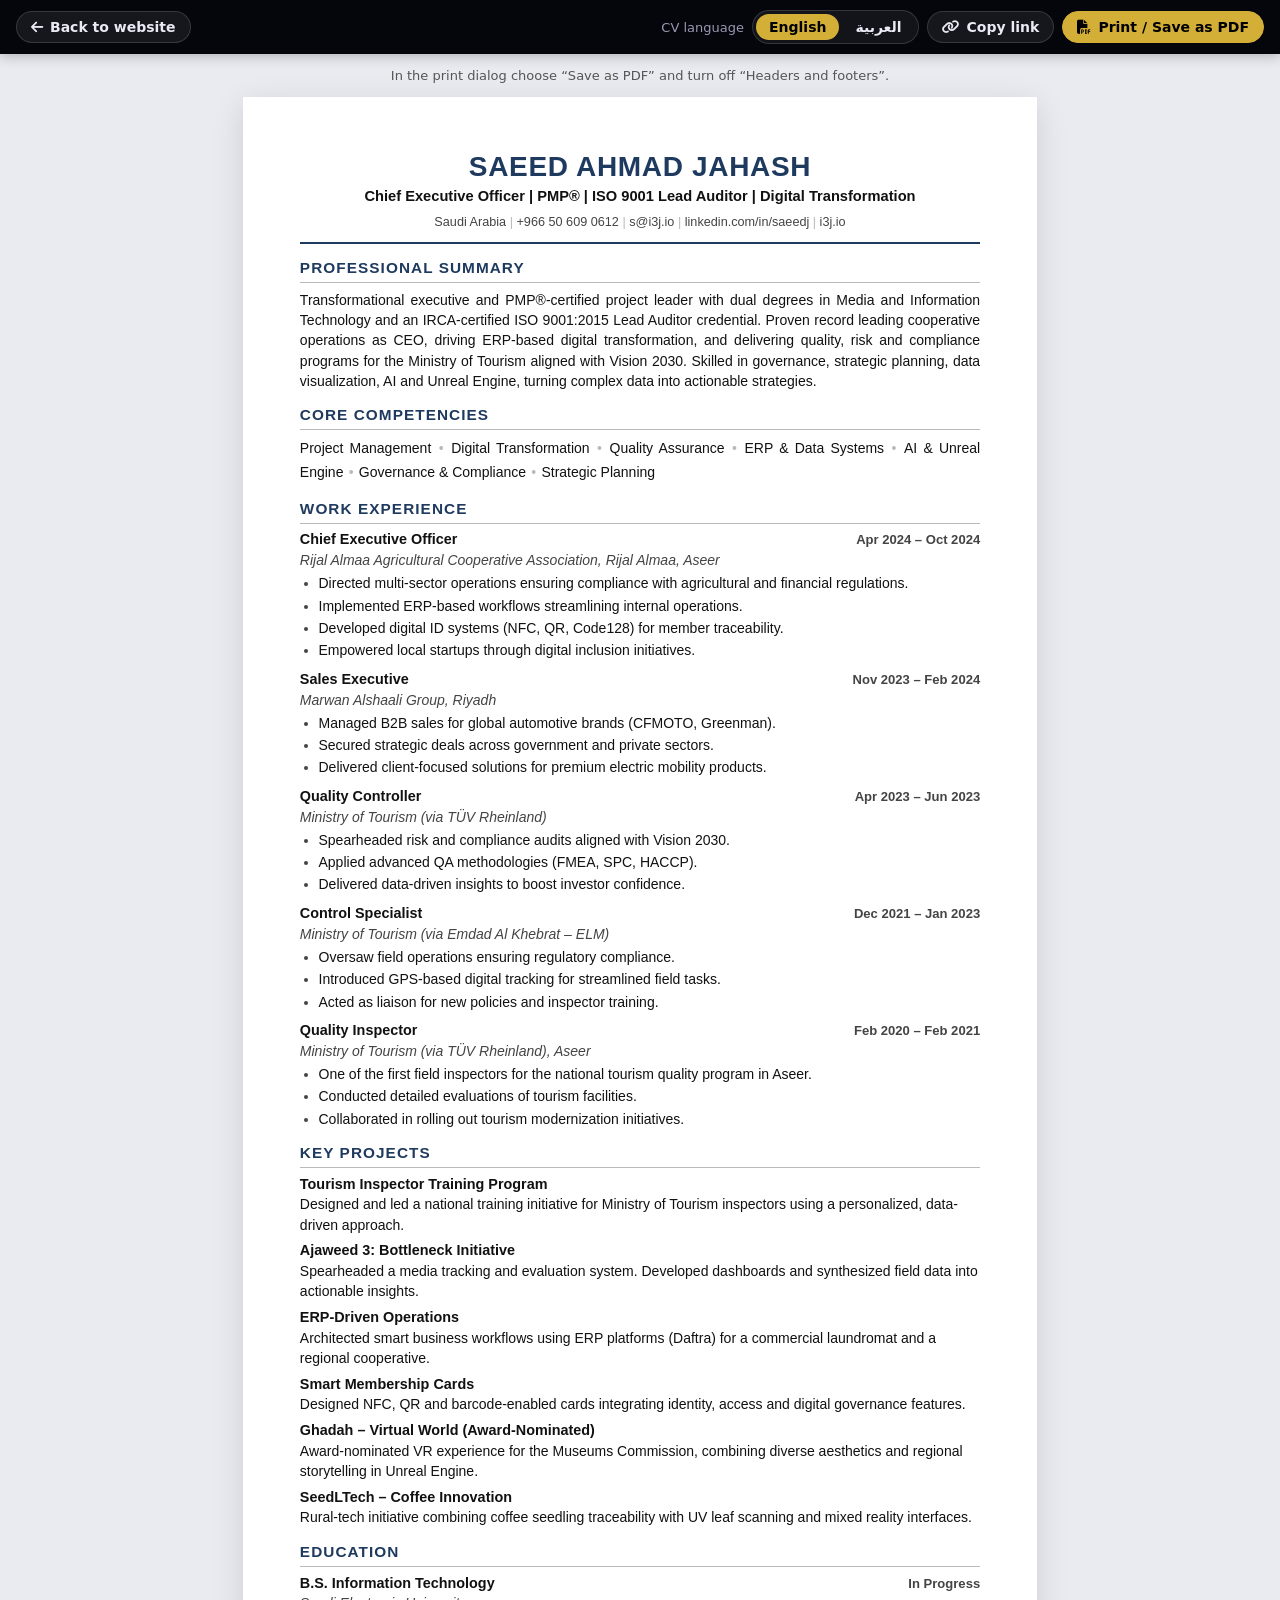
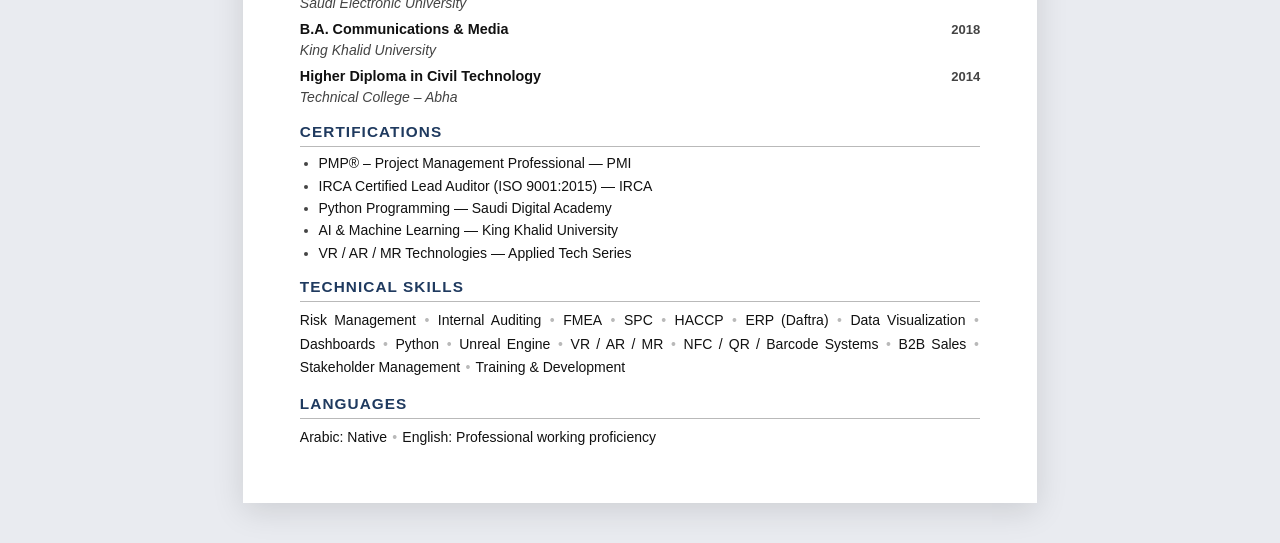
==== cv.html @ 94901636 "Data-driven bilingual site with ATS CV export (EN/AR) - Move all content into data/profile.js (singl" ====
<!DOCTYPE html>
<html lang="en" dir="ltr">
<head>
    <meta charset="UTF-8">
    <meta name="viewport" content="width=device-width, initial-scale=1.0">
    <title>Saeed-Ahmad-Jahash-CV</title>
    <meta name="description" content="ATS-friendly CV of Saeed Ahmad Jahash in English and Arabic — السيرة الذاتية لسعيد أحمد جهاش بالعربية والإنجليزية.">
    <meta name="theme-color" content="#05050c">
    <link rel="icon" href="favicon.svg" type="image/svg+xml">
    <link rel="canonical" href="https://i3j.io/cv.html">
    <link rel="stylesheet" href="https://cdnjs.cloudflare.com/ajax/libs/font-awesome/6.4.0/css/all.min.css">
    <link rel="stylesheet" href="css/cv.css">
    <style>
        :root { color-scheme: light; }
        * { box-sizing: border-box; }
        body {
            margin: 0;
            background: #e9ebf0;
            font-family: system-ui, -apple-system, 'Segoe UI', Tahoma, Arial, sans-serif;
        }

        /* Toolbar (screen only) */
        .cv-toolbar {
            position: sticky;
            top: 0;
            z-index: 10;
            display: flex;
            flex-wrap: wrap;
            align-items: center;
            justify-content: space-between;
            gap: 10px;
            padding: 10px 16px;
            background: #05050c;
            color: #eaeaf4;
            box-shadow: 0 2px 12px rgba(0,0,0,0.25);
        }
        .cv-toolbar-group { display: flex; align-items: center; gap: 8px; flex-wrap: wrap; }
        .cv-toolbar a, .cv-toolbar button {
            display: inline-flex;
            align-items: center;
            gap: 7px;
            font: inherit;
            font-size: 14px;
            font-weight: 600;
            color: inherit;
            text-decoration: none;
            background: rgba(255,255,255,0.07);
            border: 1px solid rgba(255,255,255,0.14);
            border-radius: 999px;
            padding: 7px 14px;
            cursor: pointer;
            transition: background .2s, border-color .2s, color .2s;
        }
        .cv-toolbar a:hover, .cv-toolbar button:hover { border-color: #d4af37; }
        .cv-toolbar button:focus-visible, .cv-toolbar a:focus-visible { outline: 2px solid #d4af37; outline-offset: 2px; }
        .cv-toolbar .primary { background: #d4af37; border-color: #d4af37; color: #000; }
        .cv-toolbar .primary:hover { background: #f0cc55; }
        .cv-lang-switch { display: inline-flex; padding: 3px; gap: 3px; border-radius: 999px; background: rgba(255,255,255,0.06); border: 1px solid rgba(255,255,255,0.14); }
        .cv-lang-switch button { border: none; background: transparent; padding: 5px 13px; }
        .cv-lang-switch button.active { background: #d4af37; color: #000; }
        html[dir="rtl"] .flip-rtl { transform: scaleX(-1); }
        .cv-toolbar .copied { border-color: #4fc3f7; color: #4fc3f7; }
        .cv-lang-label { font-size: 13px; color: #9898b0; }

        .cv-hint {
            max-width: 210mm;
            margin: 14px auto 0;
            padding: 0 16px;
            font-size: 13px;
            color: #555;
            text-align: center;
        }

        /* A4 sheet preview */
        .cv-sheet {
            width: 210mm;
            max-width: calc(100% - 32px);
            min-height: 297mm;
            margin: 14px auto 40px;
            padding: 14mm 15mm;
            background: #fff;
            box-shadow: 0 8px 30px rgba(0,0,0,0.12);
        }

        @media (max-width: 640px) {
            .cv-sheet { min-height: 0; padding: 22px 18px; }
            .cv-toolbar { justify-content: center; }
            .cv-toolbar .label-optional { display: none; }
        }

        @media print {
            body { background: #fff; }
            .cv-toolbar, .cv-hint { display: none !important; }
            .cv-sheet { width: auto; max-width: none; min-height: 0; margin: 0; padding: 0; box-shadow: none; }
        }
    </style>
</head>
<body data-page="cv">

    <nav class="cv-toolbar" aria-label="CV tools">
        <div class="cv-toolbar-group">
            <a href="index.html"><i class="fas fa-arrow-left flip-rtl" aria-hidden="true"></i><span data-ui="cv.toolbar.back">Back to website</span></a>
        </div>
        <div class="cv-toolbar-group">
            <span class="cv-lang-label label-optional" data-ui="cv.toolbar.language">CV language</span>
            <div class="cv-lang-switch" role="group">
                <button type="button" class="cv-lang-btn" data-lang="en" lang="en">English</button>
                <button type="button" class="cv-lang-btn" data-lang="ar" lang="ar">العربية</button>
            </div>
            <button type="button" id="cvCopy"><i class="fas fa-link" aria-hidden="true"></i><span data-ui="cv.toolbar.copy">Copy link</span></button>
            <button type="button" id="cvPrint" class="primary"><i class="fas fa-file-pdf" aria-hidden="true"></i><span data-ui="cv.toolbar.print">Print / Save as PDF</span></button>
        </div>
    </nav>

    <p class="cv-hint" data-ui="cvMenu.hint">In the print dialog choose “Save as PDF” and turn off “Headers and footers”.</p>

    <main class="cv-sheet" id="cv"></main>

    <script src="data/profile.js"></script>
    <script src="data/ui.js"></script>
    <script src="js/core.js"></script>
    <script src="js/cv.js"></script>
</body>
</html>
---- css/cv.css ----
/* ════════════════════════════════════════════════════════════
   ATS CV STYLES
   Plain, single-column, black-on-white, system fonts.
   Shared by cv.html (screen + print) and index.html (print only).
════════════════════════════════════════════════════════════ */

@page {
    size: A4;
    margin: 14mm 15mm;
}

.cv {
    --cv-ink:    #111;
    --cv-muted:  #444;
    --cv-rule:   #b9b9b9;
    --cv-accent: #1f3a5f;

    color: var(--cv-ink);
    background: #fff;
    font-family: Calibri, Carlito, Arial, 'Helvetica Neue', Helvetica, sans-serif;
    font-size: 10.5pt;
    line-height: 1.45;
    text-align: start;
}
.cv[lang="ar"] {
    font-family: 'Segoe UI', Tahoma, Arial, 'Noto Sans Arabic', 'Cairo', sans-serif;
    font-size: 10pt;
    line-height: 1.5;
}
.cv[lang="ar"] .cv-section { margin-top: 8pt; }
.cv[lang="ar"] .cv-entry { margin-bottom: 5pt; }
.cv[lang="ar"] li { margin-bottom: 0.5pt; }

.cv * { margin: 0; padding: 0; box-sizing: border-box; }
.cv a { color: inherit; text-decoration: none; }

/* Header */
.cv-header {
    text-align: center;
    padding-bottom: 8pt;
    margin-bottom: 4pt;
    border-bottom: 1.5pt solid var(--cv-accent);
}
.cv-name {
    font-family: inherit;
    font-size: 21pt;
    font-weight: 700;
    letter-spacing: 0.5pt;
    line-height: 1.2;
    color: var(--cv-accent);
    text-transform: uppercase;
}
.cv[lang="ar"] .cv-name { letter-spacing: 0; text-transform: none; }
.cv-headline {
    font-size: 11pt;
    font-weight: 600;
    margin-top: 2pt;
}
.cv-contact {
    font-size: 9.5pt;
    color: var(--cv-muted);
    margin-top: 4pt;
}
.cv-contact a, .cv-contact span { unicode-bidi: isolate; }
.cv-sep { color: var(--cv-rule); }

/* Sections */
.cv-section { margin-top: 10pt; }
.cv-section > h2 {
    font-family: inherit;
    font-size: 11.5pt;
    font-weight: 700;
    color: var(--cv-accent);
    text-transform: uppercase;
    letter-spacing: 0.8pt;
    border-bottom: 0.75pt solid var(--cv-rule);
    padding-bottom: 2pt;
    margin-bottom: 5pt;
    break-after: avoid;
    page-break-after: avoid;
}
.cv[lang="ar"] .cv-section > h2 { letter-spacing: 0; text-transform: none; font-size: 12pt; }

.cv-section > p { text-align: justify; }
.cv[lang="ar"] .cv-section > p { text-align: start; }

.cv-inline { line-height: 1.7; }
.cv-inline .cv-sep { padding: 0 1pt; }

/* Entries (jobs, projects, education) */
.cv-entry {
    margin-bottom: 7pt;
    break-inside: avoid;
    page-break-inside: avoid;
}
.cv-entry:last-child { margin-bottom: 0; }
.cv-entry-compact { margin-bottom: 5pt; }

.cv-entry-head {
    display: flex;
    justify-content: space-between;
    align-items: baseline;
    gap: 10pt;
}
.cv-entry h3 {
    font-family: inherit;
    font-size: 10.8pt;
    font-weight: 700;
    line-height: 1.35;
}
.cv-date {
    font-size: 9.8pt;
    font-weight: 600;
    color: var(--cv-muted);
    white-space: nowrap;
    flex-shrink: 0;
}
.cv-org {
    font-style: italic;
    color: var(--cv-muted);
}
.cv[lang="ar"] .cv-org { font-style: normal; }

.cv ul {
    list-style: disc;
    padding-inline-start: 14pt;
    margin-top: 2pt;
}
.cv li { margin-bottom: 1.5pt; }
.cv li::marker { color: var(--cv-muted); }

/* ── Hidden print root on the main website ── */
.cv-print-root { display: none; }

@media print {
    body.has-cv-print > *:not(.cv-print-root) { display: none !important; }
    body.has-cv-print {
        background: #fff !important;
        cursor: auto !important;
    }
    body.has-cv-print .cv-print-root { display: block !important; }

    .cv a[href]::after { content: none !important; }
    html, body { -webkit-print-color-adjust: exact; print-color-adjust: exact; }
}
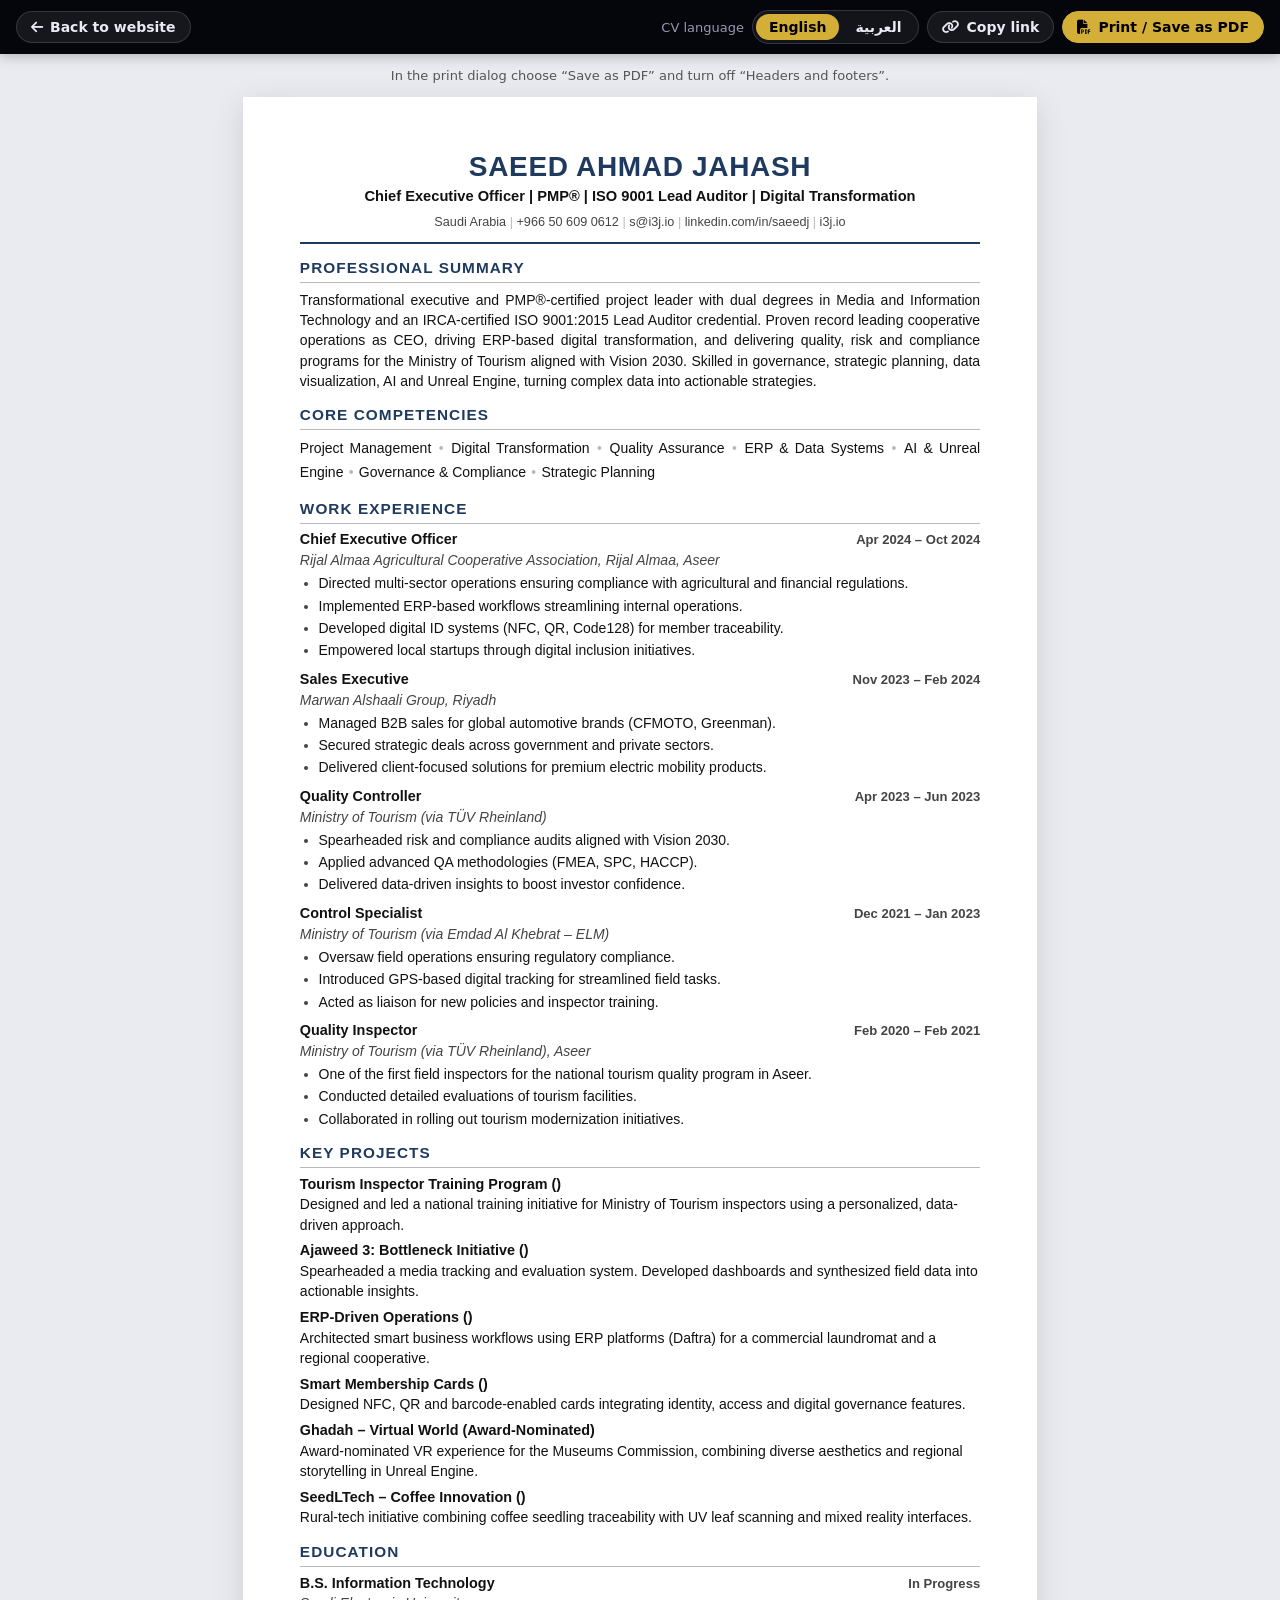
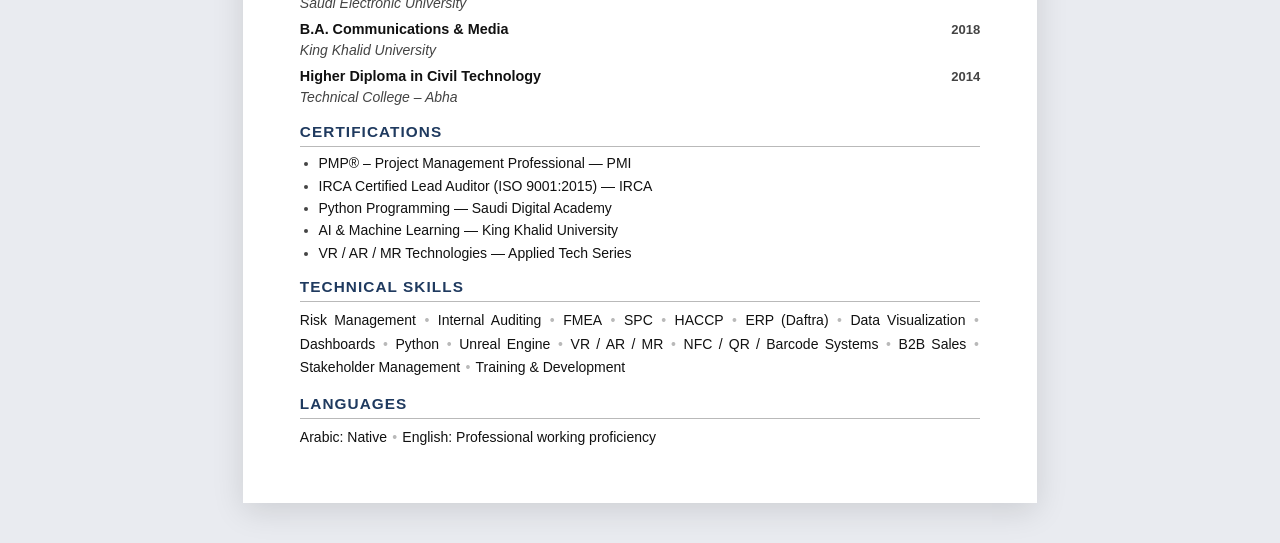
==== commit 77d9bf33: "Add free Pages CMS dashboard, JSON content and achievements section - Move content from data/profile" ====
--- a/cv.html
+++ b/cv.html
@@ -116,7 +116,6 @@
 
     <main class="cv-sheet" id="cv"></main>
 
-    <script src="data/profile.js"></script>
     <script src="data/ui.js"></script>
     <script src="js/core.js"></script>
     <script src="js/cv.js"></script>
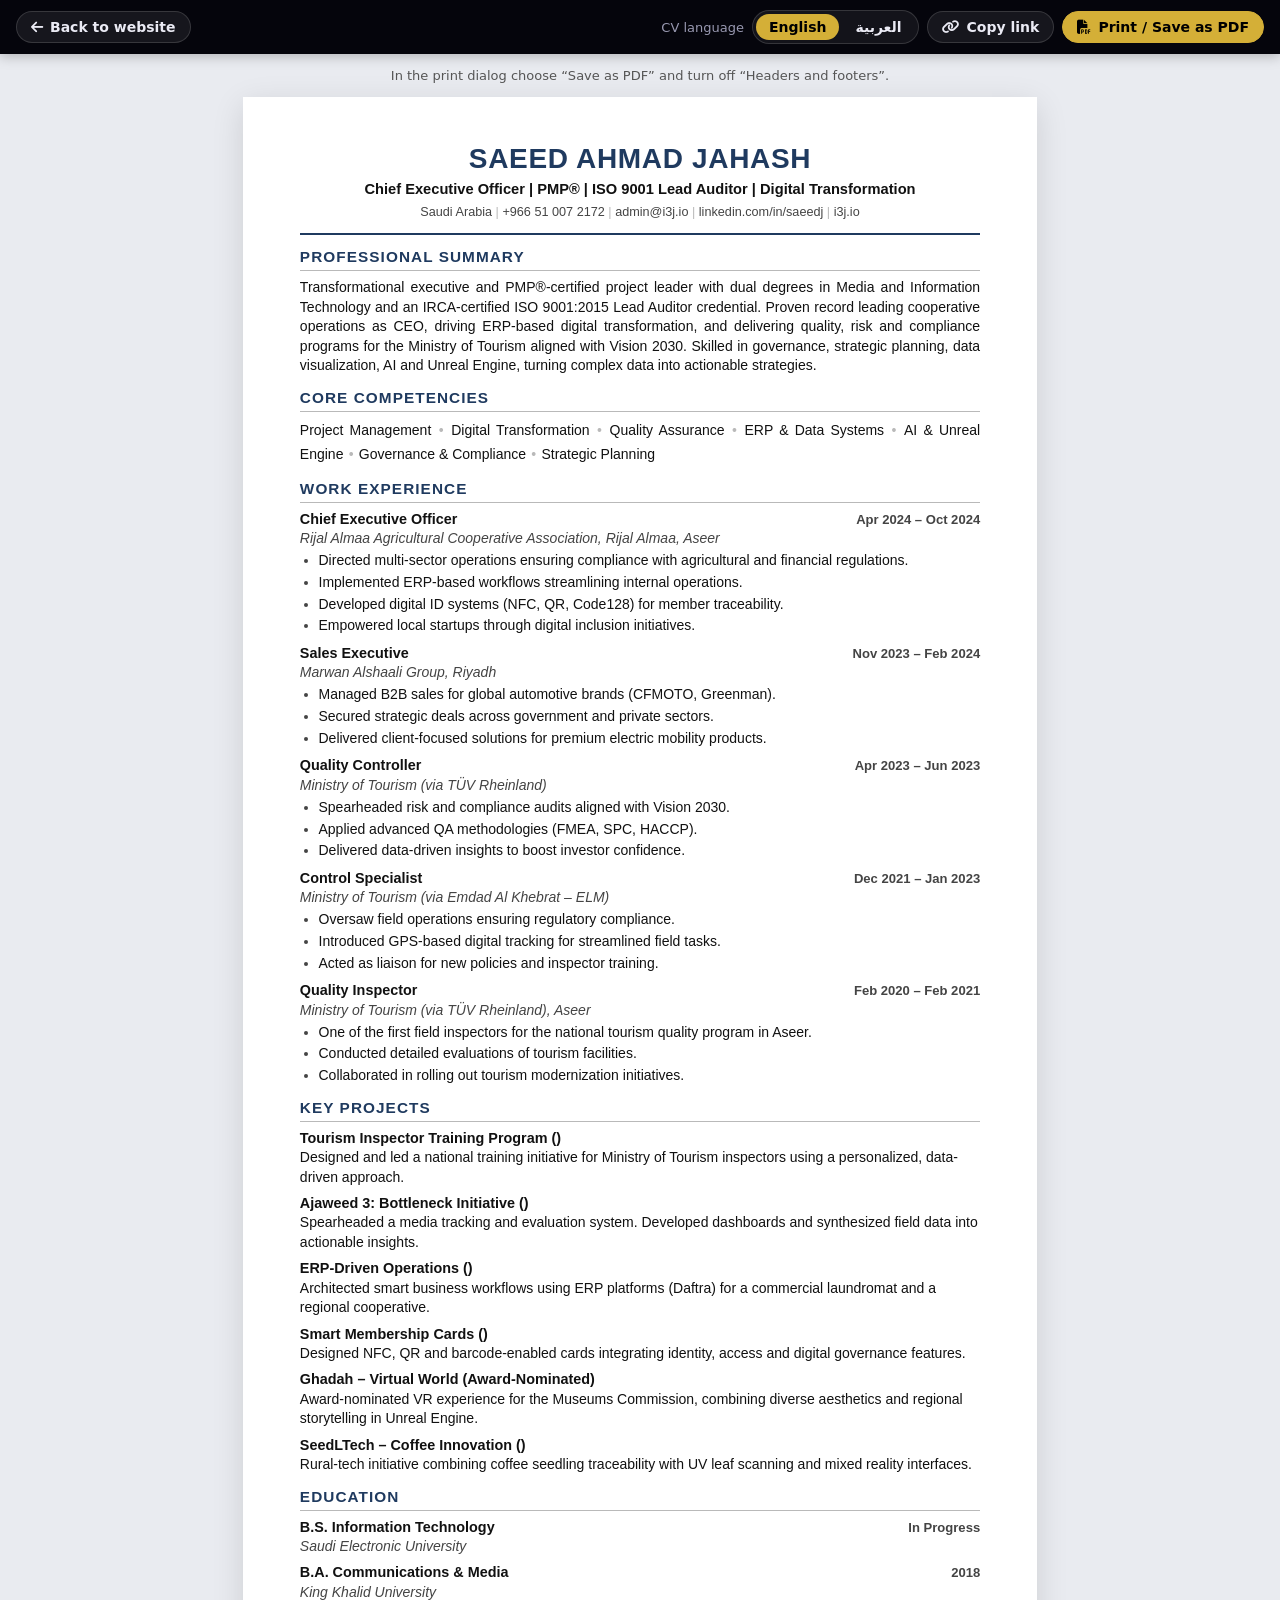
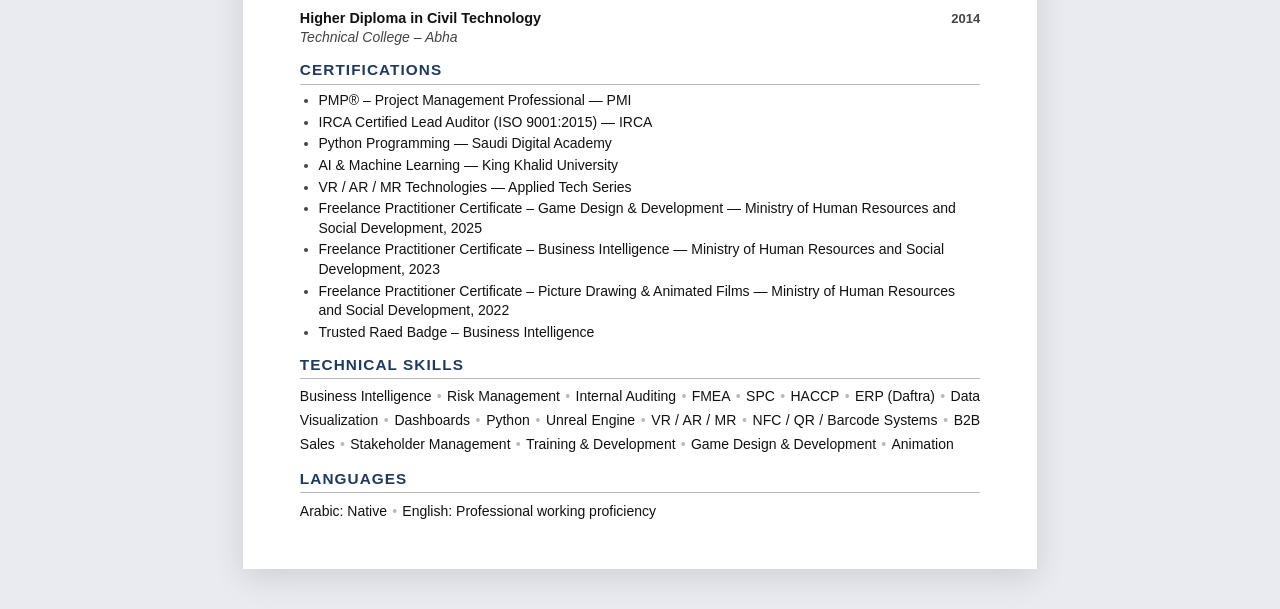
==== commit bcc180e4: "Add animation freelance certificate and keep the CV at two pages - Add the MHRSD Freelance Practitio" ====
--- a/cv.html
+++ b/cv.html
@@ -77,7 +77,7 @@
             max-width: calc(100% - 32px);
             min-height: 297mm;
             margin: 14px auto 40px;
-            padding: 14mm 15mm;
+            padding: 12mm 15mm;
             background: #fff;
             box-shadow: 0 8px 30px rgba(0,0,0,0.12);
         }
--- a/css/cv.css
+++ b/css/cv.css
@@ -6,7 +6,7 @@
 
 @page {
     size: A4;
-    margin: 14mm 15mm;
+    margin: 12mm 15mm;
 }
 
 .cv {
@@ -19,7 +19,7 @@
     background: #fff;
     font-family: Calibri, Carlito, Arial, 'Helvetica Neue', Helvetica, sans-serif;
     font-size: 10.5pt;
-    line-height: 1.45;
+    line-height: 1.4;
     text-align: start;
 }
 .cv[lang="ar"] {
@@ -65,7 +65,7 @@
 .cv-sep { color: var(--cv-rule); }
 
 /* Sections */
-.cv-section { margin-top: 10pt; }
+.cv-section { margin-top: 8.5pt; }
 .cv-section > h2 {
     font-family: inherit;
     font-size: 11.5pt;
@@ -88,11 +88,10 @@
 .cv-inline .cv-sep { padding: 0 1pt; }
 
 /* Entries (jobs, projects, education) */
-.cv-entry {
-    margin-bottom: 7pt;
-    break-inside: avoid;
-    page-break-inside: avoid;
-}
+.cv-entry { margin-bottom: 6pt; }
+/* Long entries may split across pages, but a title never ends a page alone */
+.cv-entry-head, .cv-org, .cv-entry h3 { break-after: avoid; page-break-after: avoid; }
+.cv-entry-compact, .cv li { break-inside: avoid; page-break-inside: avoid; }
 .cv-entry:last-child { margin-bottom: 0; }
 .cv-entry-compact { margin-bottom: 5pt; }
 
